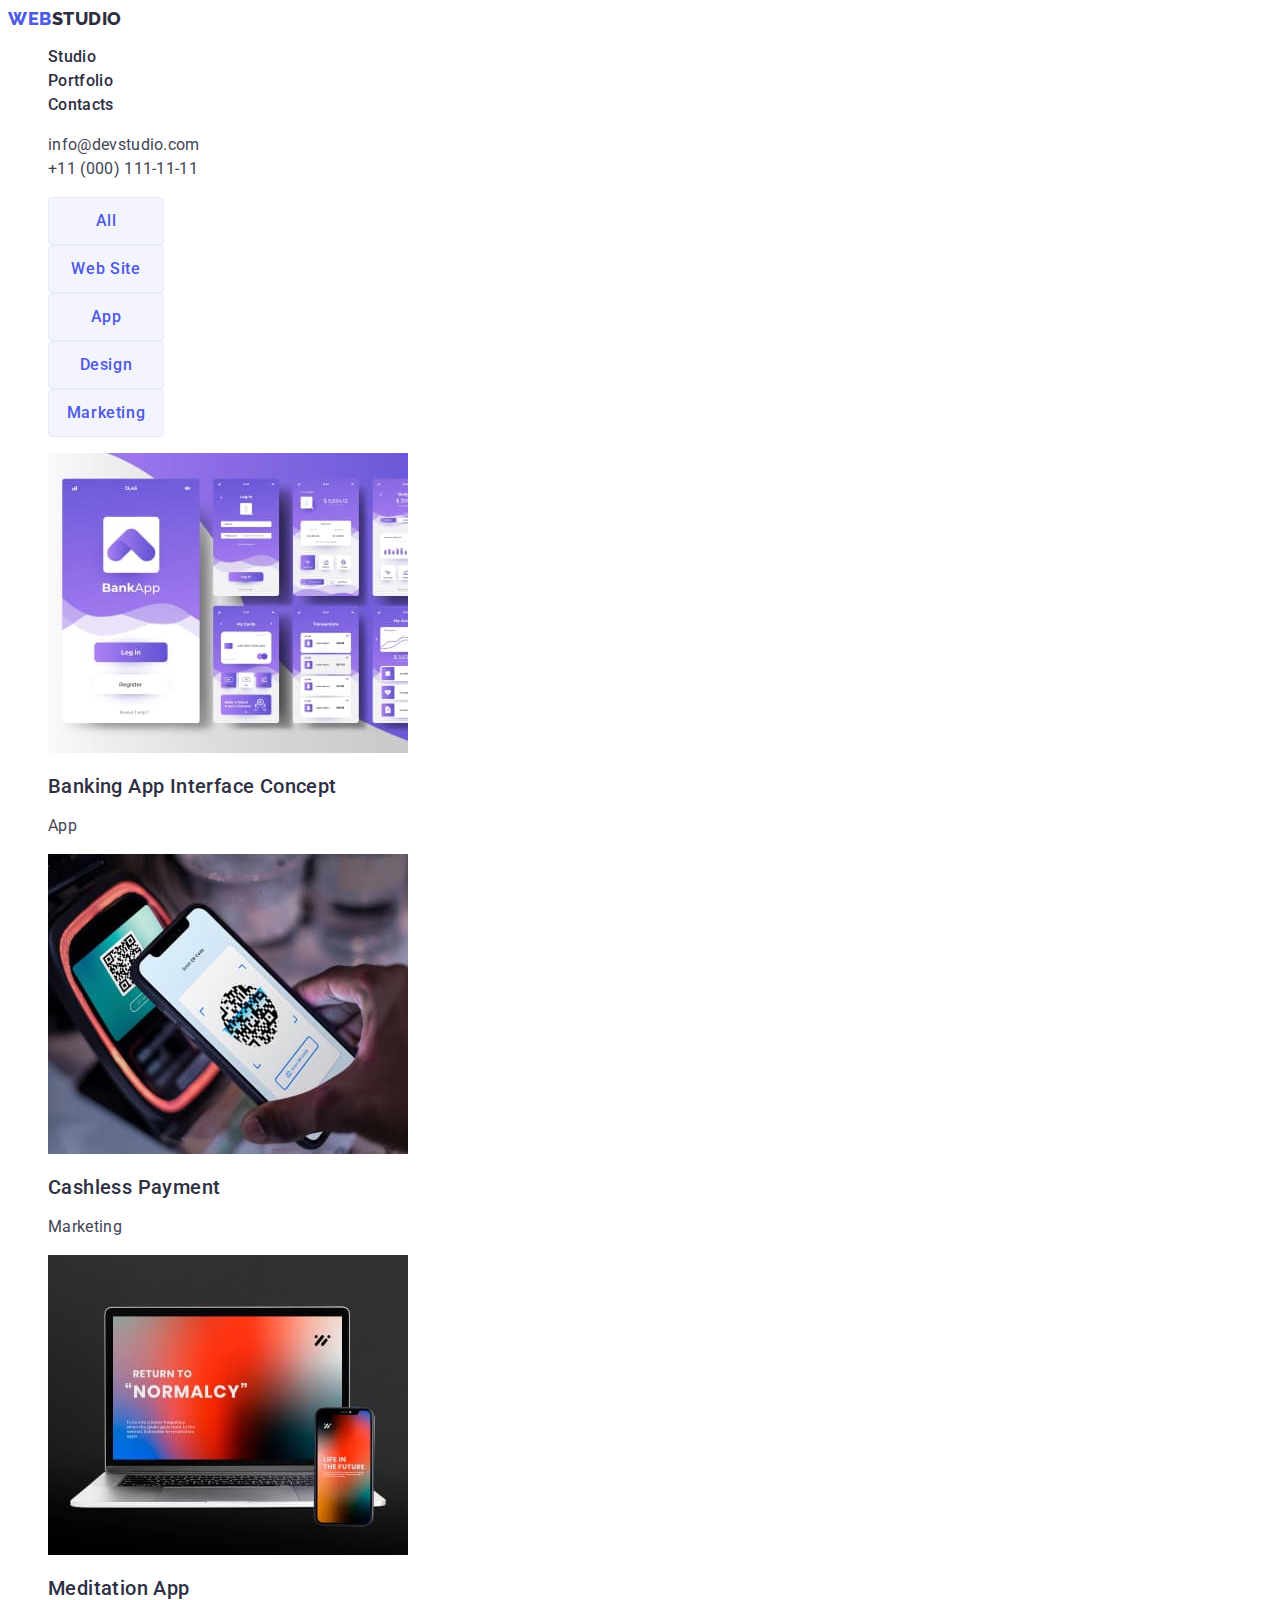
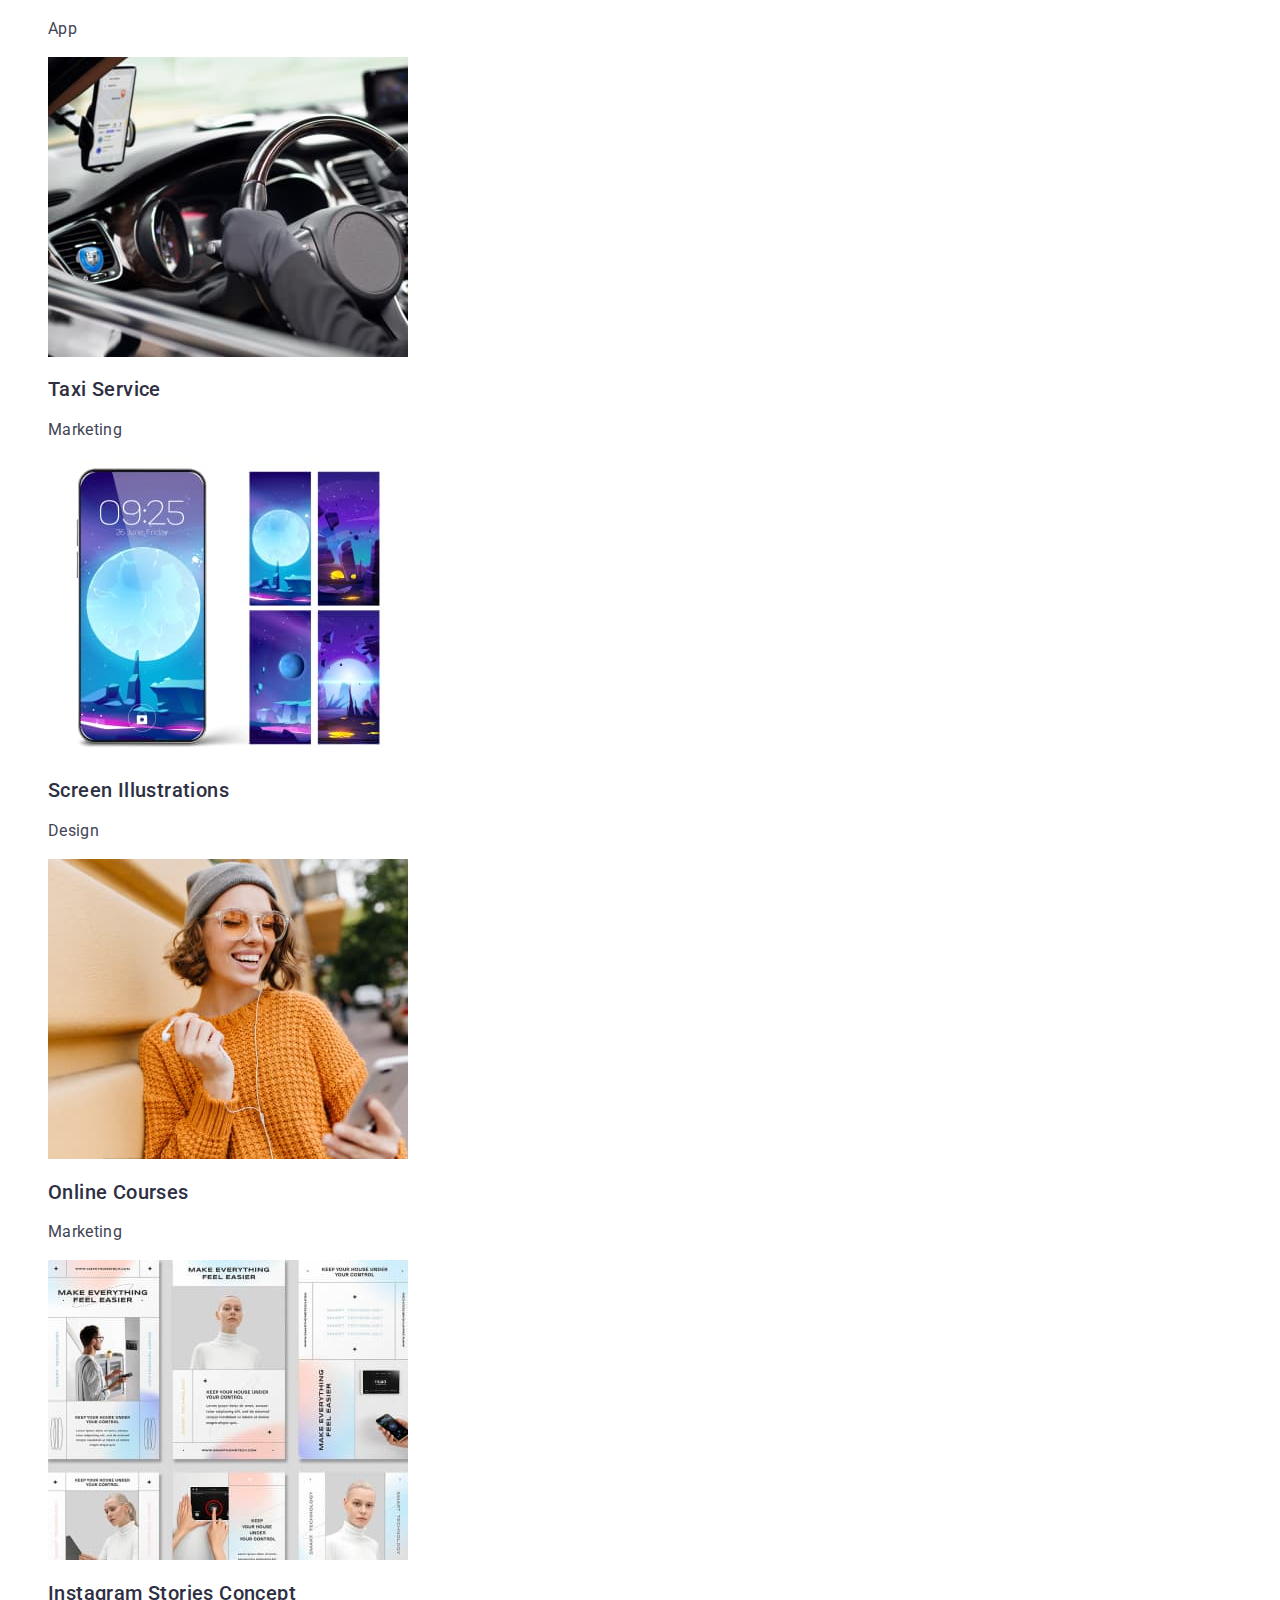
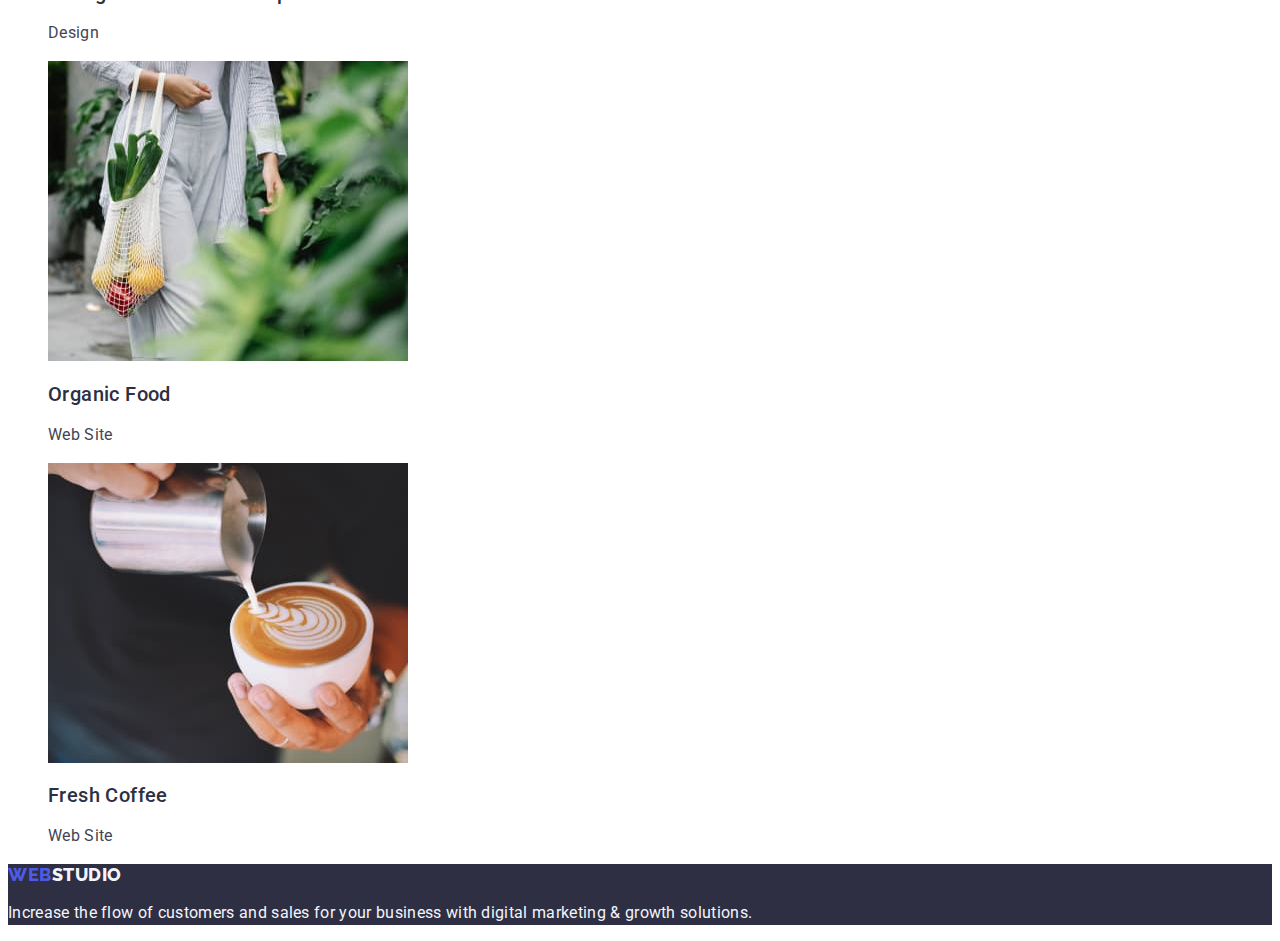
==== portfolio.html @ 4587545d "Initial commit" ====
<!DOCTYPE html>
<html lang="en">
  <head>
    <meta charset="UTF-8" />
    <meta http-equiv="X-UA-Compatible" content="IE=edge" />
    <meta name="viewport" content="width=device-width, initial-scale=1.0" />
    <title>Portfolio</title>
    <link rel="preconnect" href="https://fonts.googleapis.com" />
    <link rel="preconnect" href="https://fonts.gstatic.com" crossorigin />
    <link
      href="https://fonts.googleapis.com/css2?family=Raleway:wght@800&family=Roboto:wght@400;500;700;900&display=swap"
      rel="stylesheet"
    />
    <link rel="stylesheet" href="./css/styles.css" />
  </head>
  <body>
    <header>
      <nav class="header-navigation">
        <a class="logo link" href="./index.html"
          >Web<span class="part-header-logo">Studio</span></a
        >
        <ul class="header-list list">
          <li class="header-item">
            <a class="header-link link" href="./index.html">Studio</a>
          </li>
          <li class="header-item">
            <a class="header-link link" href="./portfolio.html">Portfolio</a>
          </li>
          <li class="header-item">
            <a class="header-link link" href="">Contacts</a>
          </li>
        </ul>
      </nav>
      <address class="address">
        <ul class="header-address-list list">
          <li class="header-address-item">
            <a class="header-address-link link" href="mailto:info@devstudio.com"
              >info@devstudio.com</a
            >
          </li>
          <li class="header-address-item">
            <a class="header-address-link link" href="tel:+110001111111"
              >+11 (000) 111-11-11</a
            >
          </li>
        </ul>
      </address>
    </header>
    <main>
      <section>
        <!-- hidden h1 -->
        <h1 hidden>Portfolio</h1>
        <ul class="main-list list">
          <li class="main-item">
            <button class="main-btn" type="button">All</button>
          </li>
          <li class="main-item">
            <button class="main-btn" type="button">Web Site</button>
          </li>
          <li class="main-item">
            <button class="main-btn" type="button">App</button>
          </li>
          <li class="main-item">
            <button class="main-btn" type="button">Design</button>
          </li>
          <li class="main-item">
            <button class="main-btn" type="button">Marketing</button>
          </li>
        </ul>
        <ul class="portfolio-list list">
          <li class="portfolio-item">
            <a class="link" href=""
              ><img
                src="./images/banking-app.jpg"
                alt="Banking app"
                width="360"
                height="300"
              />
              <h2 class="portfolio-title">Banking App Interface Concept</h2>
              <p class="portfolio-text">App</p>
            </a>
          </li>
          <li class="portfolio-item">
            <a class="link" href=""
              ><img
                src="./images/cashless-paymen.jpg"
                alt="Cashless payment"
                width="360"
                height="300"
              />
              <h2 class="portfolio-title">Cashless Payment</h2>
              <p class="portfolio-text">Marketing</p>
            </a>
          </li>
          <li class="portfolio-item">
            <a class="link" href=""
              ><img
                src="./images/laptop-and-phone.jpg"
                alt="Laptop and phone"
                width="360"
                height="300"
              />
              <h2 class="portfolio-title">Meditation App</h2>
              <p class="portfolio-text">App</p>
            </a>
          </li>
          <li class="portfolio-item">
            <a class="link" href=""
              ><img
                src="./images/Car.jpg"
                alt="Car, interior view"
                width="360"
                height="300"
              />
              <h2 class="portfolio-title">Taxi Service</h2>
              <p class="portfolio-text">Marketing</p>
            </a>
          </li>
          <li class="portfolio-item">
            <a class="link" href=""
              ><img
                src="./images/screen-illustrations.jpg"
                alt="Screen illustrations"
                width="360"
                height="300"
              />
              <h2 class="portfolio-title">Screen Illustrations</h2>
              <p class="portfolio-text">Design</p>
            </a>
          </li>
          <li class="portfolio-item">
            <a class="link" href=""
              ><img
                src="./images/girl-with-phone.jpg"
                alt="Girl with phone"
                width="360"
                height="300"
              />
              <h2 class="portfolio-title">Online Courses</h2>
              <p class="portfolio-text">Marketing</p>
            </a>
          </li>
          <li class="portfolio-item">
            <a class="link" href="">
              <img
                src="./images/instagram-stories-concept.jpg"
                alt="Instagram stories concept"
                width="360"
                height="300"
              />
              <h2 class="portfolio-title">Instagram Stories Concept</h2>
              <p class="portfolio-text">Design</p>
            </a>
          </li>
          <li class="portfolio-item">
            <a class="link" href="">
              <img
                src="./images/girl-with-vegetables.jpg"
                alt="Girl with vegetables"
                width="360"
                height="300"
              />
              <h2 class="portfolio-title">Organic Food</h2>
              <p class="portfolio-text">Web Site</p>
            </a>
          </li>
          <li class="portfolio-item">
            <a class="link" href=""
              ><img
                src="./images/coffee.jpg"
                alt="Barista makes fresh coffee"
                width="360"
                height="300"
              />
              <h2 class="portfolio-title">Fresh Coffee</h2>
              <p class="portfolio-text">Web Site</p>
            </a>
          </li>
        </ul>
      </section>
    </main>
    <footer class="footer">
      <a class="logo link" href="./index.html"
        >Web<span class="part-footer-logo">Studio</span></a
      >
      <p class="footer-text">
        Increase the flow of customers and sales for your business with digital
        marketing & growth solutions.
      </p>
    </footer>
  </body>
</html>
---- css/styles.css ----
:root {
  --primary-brand: #4d5ae5;
  --pressed-state: #404bbf;
  --dark: #2e2f42;
  --success: #31d0aa;
  --text: #434455;
  --subtle-text: #8e8f99;
  --accent: #e7e9fc;
  --light: #f4f4fd;
  --modal-overlay: #2e2f42;
  --hero-background: #2e2f42;
  --white-background: #ffffff;
  --modal-background: #fcfcfc;
}

body {
  font-family: "Roboto", sans-serif;
  color: var(--text);
  background-color: var(--white-background);
}

.list {
  list-style: none;
}

.link {
  text-decoration: none;
}

/* .visually-hidden {
  position: absolute;
  width: 1px;
  height: 1px;
  margin: -1px;
  border: 0;
  padding: 0;

  white-space: nowrap;
  clip-path: inset(100%);
  clip: rect(0 0 0 0);
  overflow: hidden;
} */

/** ------- HEADER------- **/

.logo {
  font-family: "Raleway", sans-serif;
  font-weight: 800;
  font-size: 18px;
  line-height: 1.17;
  display: flex;
  align-items: center;
  letter-spacing: 0.03em;
  text-transform: uppercase;
  color: var(--primary-brand);
}

.part-header-logo {
  color: var(--dark);
}

.header-link {
  font-weight: 500;
  font-size: 16px;
  line-height: 1.5;
  letter-spacing: 0.02em;
  color: var(--dark);
}

.header-link:hover,
.header-link:focus {
  color: var(--pressed-state);
}

.address {
  font-style: normal;
}

.header-address-link {
  font-size: 16px;
  line-height: 1.5;
  letter-spacing: 0.02em;
  color: var(--text);
}

.header-address-link:hover,
.header-address-link:focus {
  color: var(--pressed-state);
}

/** ------- FOOTER------- **/

.footer {
  background-color: var(--hero-background);
}

.part-footer-logo {
  color: var(--light);
}

.footer-text {
  font-size: 16px;
  line-height: 1.5;
  letter-spacing: 0.02em;
  color: var(--light);
}

/*? PAGE 1 ?*/
/** ------- HERO------- **/

.hero {
  background-color: var(--hero-background);
}

.hero-title {
  font-size: 56px;
  line-height: 1.07;
  text-align: center;
  letter-spacing: 0.02em;
  color: var(--white-background);
}

.hero-btn {
  width: 169px;
  height: 56px;
  left: 20px;
  top: 88px;
  font-family: "Roboto", sans-serif;
  font-weight: 500;
  font-size: 16px;
  line-height: 1.5;
  align-items: center;
  letter-spacing: 0.04em;
  cursor: pointer;
  color: var(--white-background);
  background-color: var(--primary-brand);
  box-shadow: 0px 4px 4px rgba(0, 0, 0, 0.15);
  border-radius: 4px;
  border: 1px solid var(--primary-brand);
}

.hero-btn:hover,
.hero-btn:focus {
  background: var(--pressed-state);
  box-shadow: 0px 4px 4px rgba(0, 0, 0, 0.15);
  border-radius: 4px;
  border: 1px solid var(--pressed-state);
}

/** ------- ADVANTAGES------- **/

.advantages-subtitle {
  font-weight: 500;
  font-size: 20px;
  line-height: 1.2;
  letter-spacing: 0.02em;
  color: var(--dark);
}
.advantages-text {
  font-size: 16px;
  line-height: 1.5;
  letter-spacing: 0.02em;
}

/** ------- WORK------- **/

.work-title {
  font-size: 36px;
  line-height: 1.11;
  text-align: center;
  letter-spacing: 0.02em;
  text-transform: capitalize;
  color: var(--dark);
}

/** ------- TEAM------- **/

.team {
  background-color: var(--light);
}

.team-item {
  background-color: var(--white-background);
}

.team-title {
  font-size: 36px;
  line-height: 1.11;
  text-align: center;
  letter-spacing: 0.02em;
  text-transform: capitalize;
  color: var(--dark);
}

.team-subtitle {
  font-weight: 500;
  font-size: 20px;
  line-height: 1.2;
  text-align: center;
  letter-spacing: 0.02em;
  color: var(--dark);
}
.team-text {
  font-size: 16px;
  line-height: 1.5;
  text-align: center;
  letter-spacing: 0.02em;
}

/*? PAGE 2 ?*/
/** ------- PORTFOLIO------- **/

.main-btn {
  width: 116px;
  height: 48px;
  background: var(--light);
  border: 1px solid var(--accent);
  border-radius: 4px;
  cursor: pointer;
  font-family: "Roboto", sans-serif;
  font-weight: 500;
  font-size: 16px;
  line-height: 1.5;
  letter-spacing: 0.04em;
  color: var(--primary-brand);
}

.main-btn:hover,
.main-btn:focus {
  background: var(--pressed-state);
  box-shadow: 0px 3px 1px rgba(0, 0, 0, 0.1), 0px 2px 1px rgba(0, 0, 0, 0.08),
    0px 2px 2px rgba(0, 0, 0, 0.12);
  border-radius: 4px;
  color: var(--white-background);
}

.portfolio-title {
  font-weight: 500;
  font-size: 20px;
  line-height: 1.2;
  letter-spacing: 0.02em;
  color: var(--dark);
}
.portfolio-text {
  font-size: 16px;
  line-height: 1.5;
  letter-spacing: 0.02em;
  color: var(--text);
}
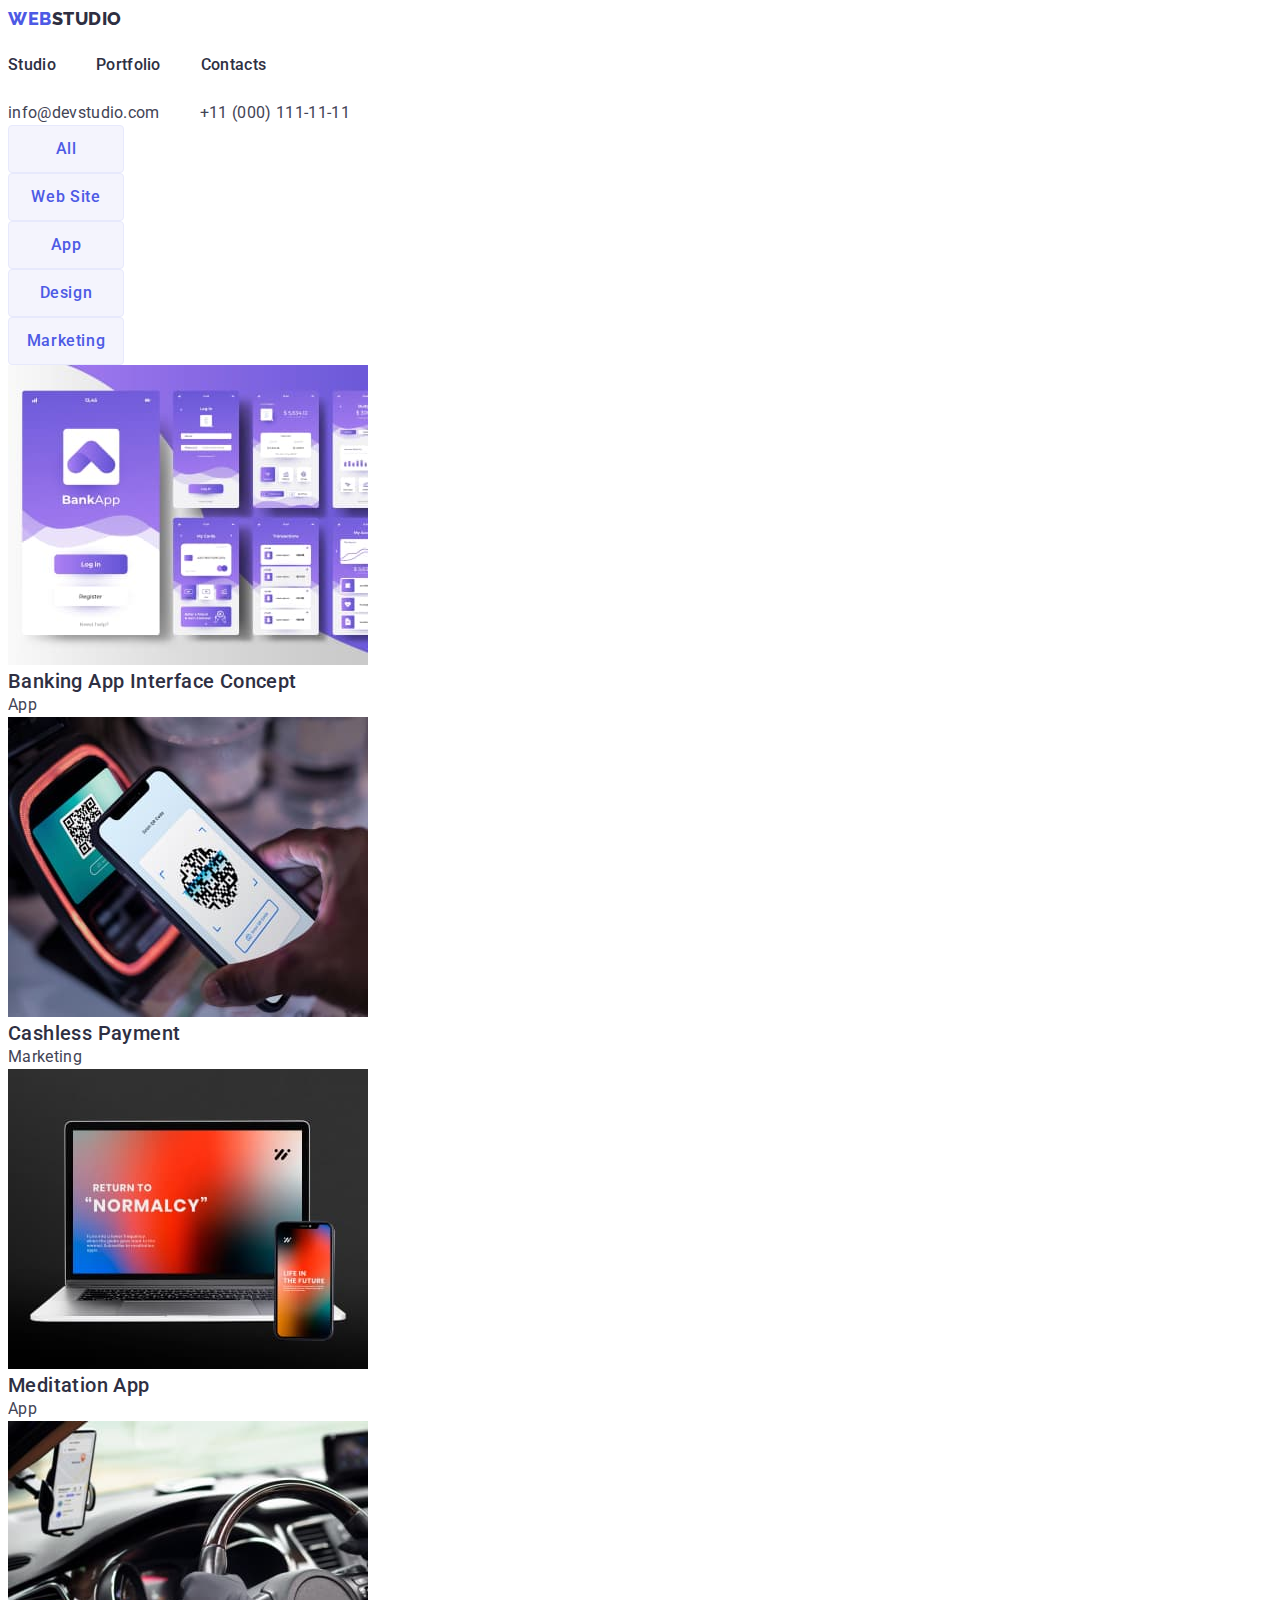
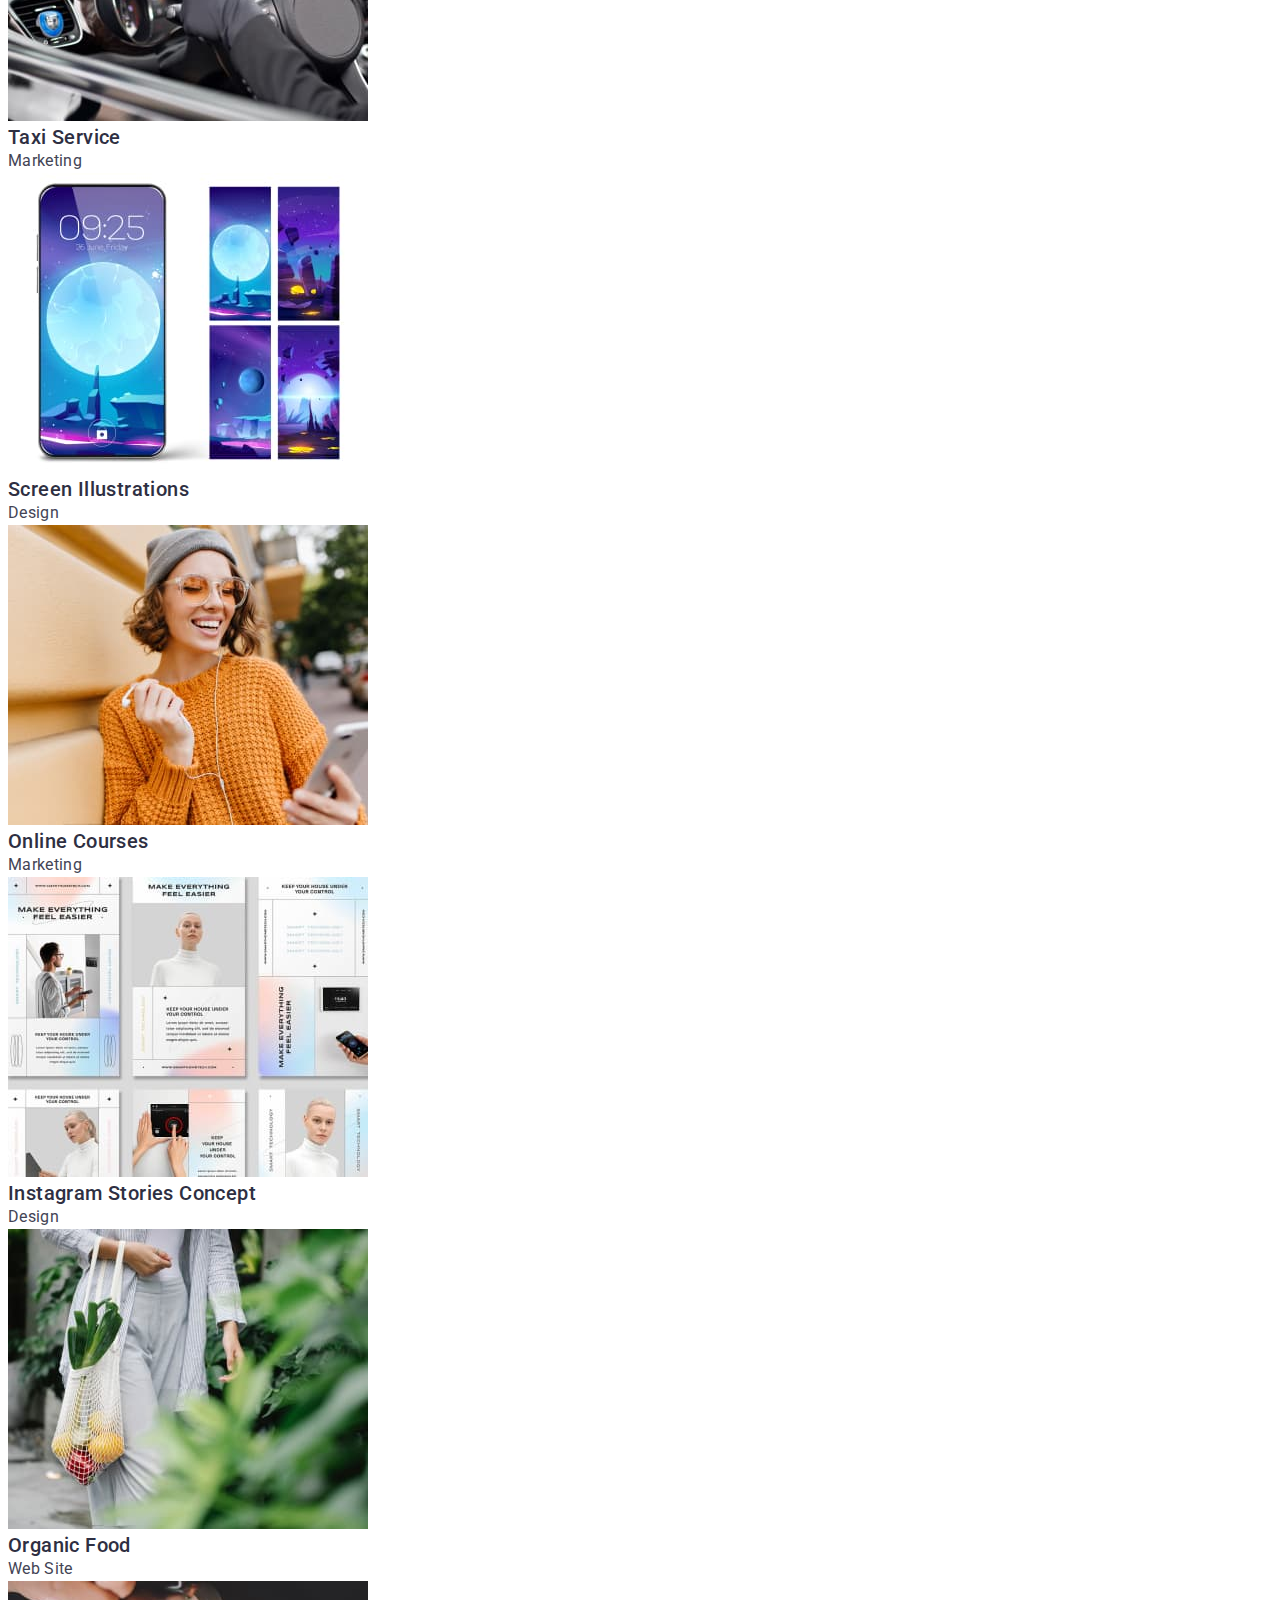
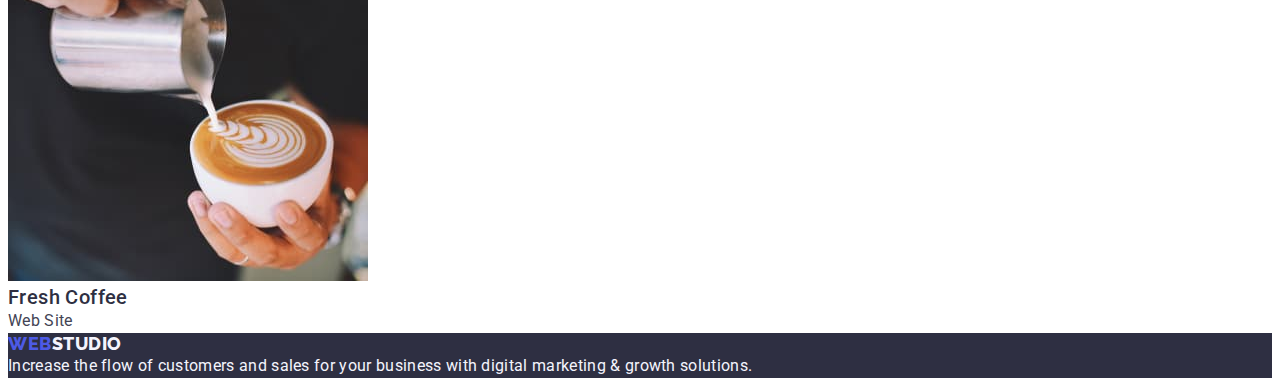
==== commit 21cf438a: "start hw03" ====
--- a/portfolio.html
+++ b/portfolio.html
@@ -10,6 +10,13 @@
     <link
       href="https://fonts.googleapis.com/css2?family=Raleway:wght@800&family=Roboto:wght@400;500;700;900&display=swap"
       rel="stylesheet"
+    />
+    <link
+      rel="stylesheet"
+      href="https://cdnjs.cloudflare.com/ajax/libs/modern-normalize/1.1.0/modern-normalize.min.css"
+      integrity="sha512-wpPYUAdjBVSE4KJnH1VR1HeZfpl1ub8YT/NKx4PuQ5NmX2tKuGu6U/JRp5y+Y8XG2tV+wKQpNHVUX03MfMFn9Q=="
+      crossorigin="anonymous"
+      referrerpolicy="no-referrer"
     />
     <link rel="stylesheet" href="./css/styles.css" />
   </head>
@@ -49,7 +56,7 @@
     <main>
       <section>
         <!-- hidden h1 -->
-        <h1 hidden>Portfolio</h1>
+        <h1 class="visually-hidden">Portfolio</h1>
         <ul class="main-list list">
           <li class="main-item">
             <button class="main-btn" type="button">All</button>
--- a/css/styles.css
+++ b/css/styles.css
@@ -13,13 +13,33 @@
   --modal-background: #fcfcfc;
 }
 
+h1,
+h2,
+h3,
+h4,
+h5,
+h6,
+p {
+  margin: 0;
+}
+
 body {
   font-family: "Roboto", sans-serif;
   color: var(--text);
   background-color: var(--white-background);
 }
 
+.container {
+  max-width: 1440px;
+  padding-left: 15px;
+  padding-right: 15px;
+  margin-left: auto;
+  margin-right: auto;
+}
+
 .list {
+  margin: 0;
+  padding-left: 0;
   list-style: none;
 }
 
@@ -27,7 +47,7 @@
   text-decoration: none;
 }
 
-/* .visually-hidden {
+.visually-hidden {
   position: absolute;
   width: 1px;
   height: 1px;
@@ -39,9 +59,21 @@
   clip-path: inset(100%);
   clip: rect(0 0 0 0);
   overflow: hidden;
-} */
+}
 
 /** ------- HEADER------- **/
+
+.header-container {
+  display: flex;
+  justify-content: space-between;
+  align-items: center;
+  width: 100%;
+  max-width: 1440px;
+  padding-left: 156px;
+  padding-right: 156px;
+  margin-left: auto;
+  margin-right: auto;
+}
 
 .logo {
   font-family: "Raleway", sans-serif;
@@ -59,6 +91,13 @@
   color: var(--dark);
 }
 
+.header-list {
+  display: flex;
+  gap: 40px;
+  padding-top: 24px;
+  padding-bottom: 24px;
+}
+
 .header-link {
   font-weight: 500;
   font-size: 16px;
@@ -74,6 +113,11 @@
 
 .address {
   font-style: normal;
+}
+
+.header-address-list {
+  display: flex;
+  gap: 40px;
 }
 
 .header-address-link {
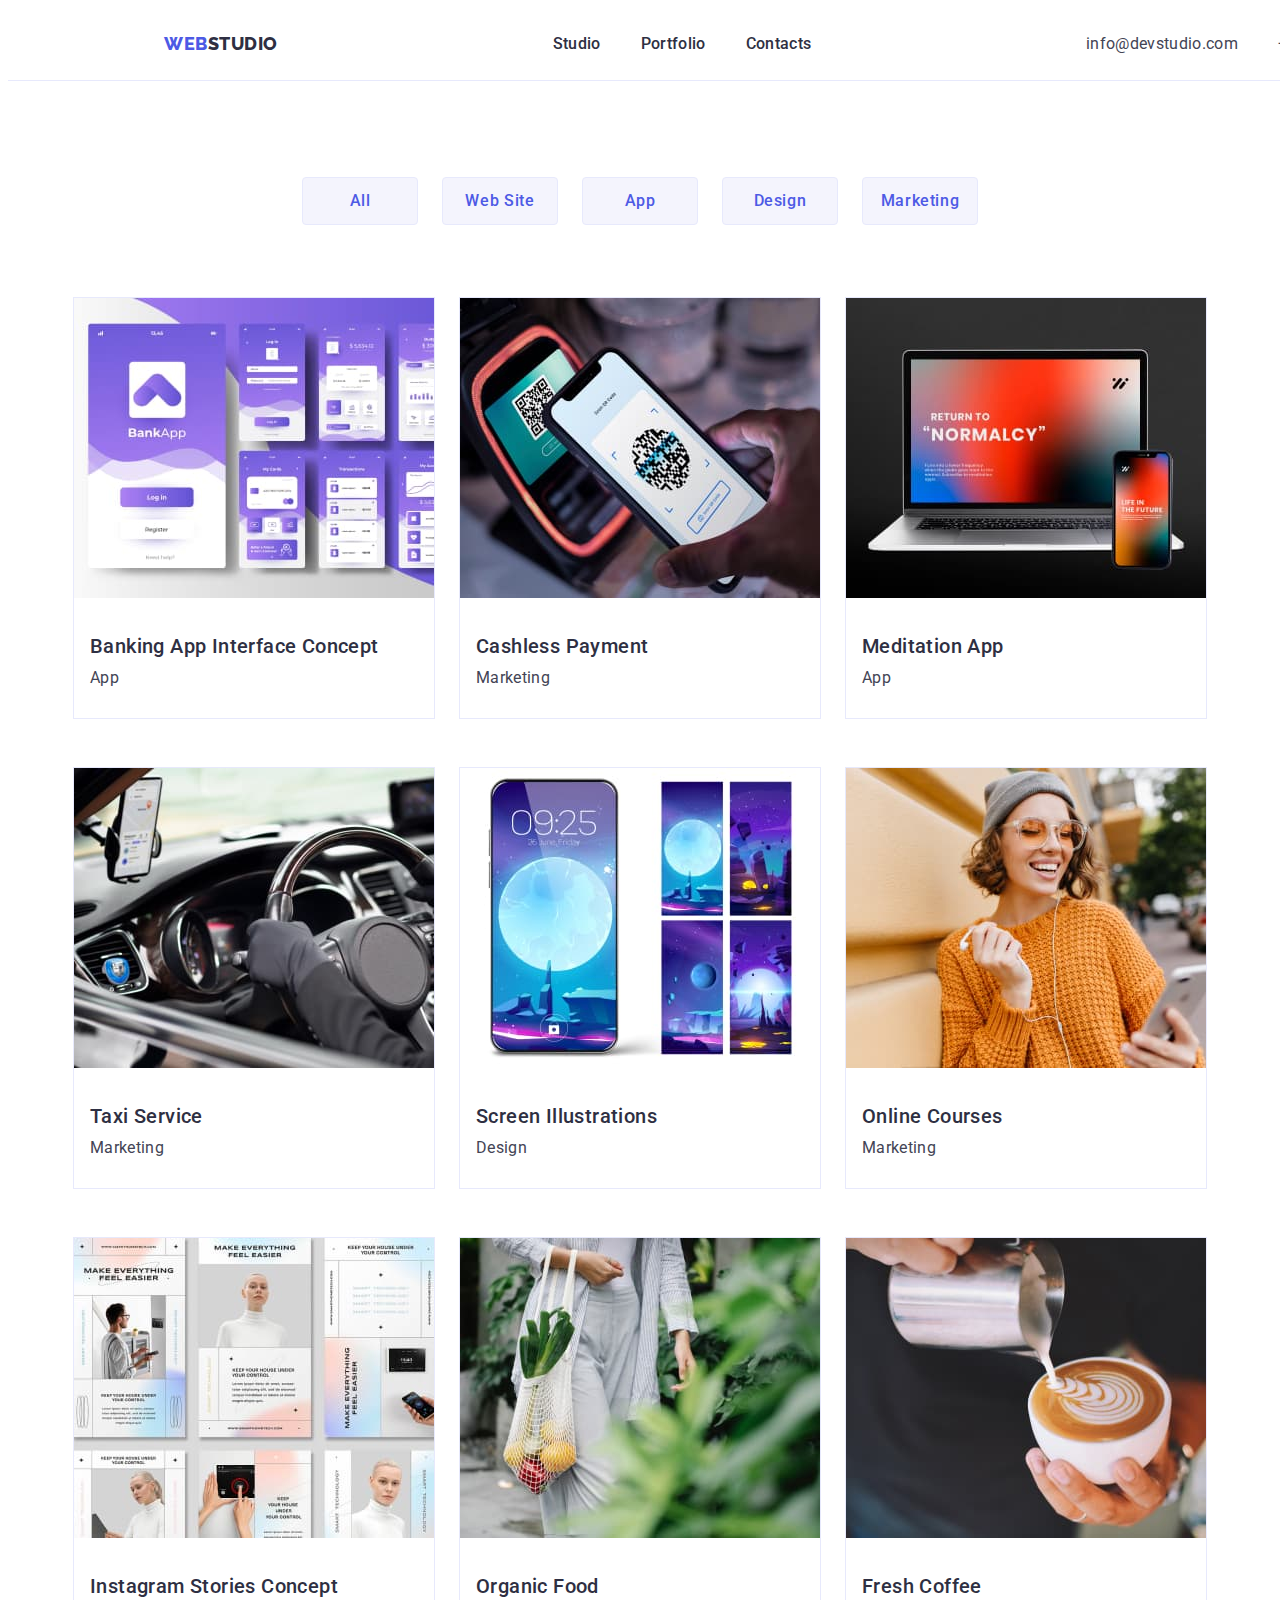
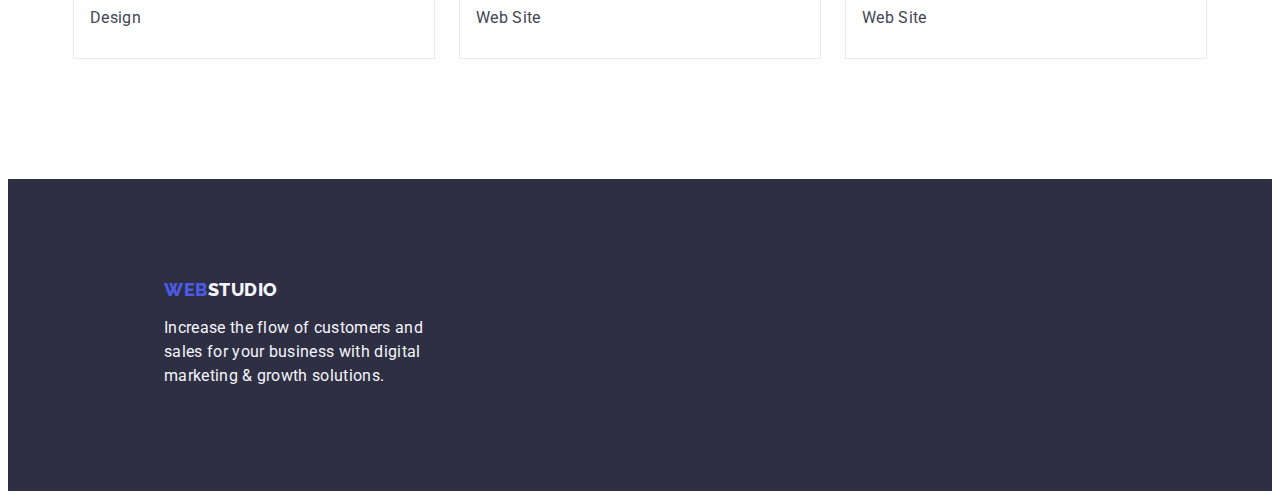
==== commit f240c725: "add portfolio flex" ====
--- a/portfolio.html
+++ b/portfolio.html
@@ -22,178 +22,188 @@
   </head>
   <body>
     <header>
-      <nav class="header-navigation">
+      <div class="header-container container">
         <a class="logo link" href="./index.html"
           >Web<span class="part-header-logo">Studio</span></a
         >
-        <ul class="header-list list">
-          <li class="header-item">
-            <a class="header-link link" href="./index.html">Studio</a>
-          </li>
-          <li class="header-item">
-            <a class="header-link link" href="./portfolio.html">Portfolio</a>
-          </li>
-          <li class="header-item">
-            <a class="header-link link" href="">Contacts</a>
-          </li>
-        </ul>
-      </nav>
-      <address class="address">
-        <ul class="header-address-list list">
-          <li class="header-address-item">
-            <a class="header-address-link link" href="mailto:info@devstudio.com"
-              >info@devstudio.com</a
-            >
-          </li>
-          <li class="header-address-item">
-            <a class="header-address-link link" href="tel:+110001111111"
-              >+11 (000) 111-11-11</a
-            >
-          </li>
-        </ul>
-      </address>
+        <nav class="header-navigation">
+          <ul class="header-list list">
+            <li class="header-item">
+              <a class="header-link link" href="./index.html">Studio</a>
+            </li>
+            <li class="header-item">
+              <a class="header-link link" href="./portfolio.html">Portfolio</a>
+            </li>
+            <li class="header-item">
+              <a class="header-link link" href="">Contacts</a>
+            </li>
+          </ul>
+        </nav>
+        <address class="address">
+          <ul class="header-address-list list">
+            <li class="header-address-item">
+              <a
+                class="header-address-link link"
+                href="mailto:info@devstudio.com"
+                >info@devstudio.com</a
+              >
+            </li>
+            <li class="header-address-item">
+              <a class="header-address-link link" href="tel:+110001111111"
+                >+11 (000) 111-11-11</a
+              >
+            </li>
+          </ul>
+        </address>
+      </div>
     </header>
     <main>
       <section>
         <!-- hidden h1 -->
         <h1 class="visually-hidden">Portfolio</h1>
-        <ul class="main-list list">
-          <li class="main-item">
-            <button class="main-btn" type="button">All</button>
-          </li>
-          <li class="main-item">
-            <button class="main-btn" type="button">Web Site</button>
-          </li>
-          <li class="main-item">
-            <button class="main-btn" type="button">App</button>
-          </li>
-          <li class="main-item">
-            <button class="main-btn" type="button">Design</button>
-          </li>
-          <li class="main-item">
-            <button class="main-btn" type="button">Marketing</button>
-          </li>
-        </ul>
-        <ul class="portfolio-list list">
-          <li class="portfolio-item">
-            <a class="link" href=""
-              ><img
-                src="./images/banking-app.jpg"
-                alt="Banking app"
-                width="360"
-                height="300"
-              />
-              <h2 class="portfolio-title">Banking App Interface Concept</h2>
-              <p class="portfolio-text">App</p>
-            </a>
-          </li>
-          <li class="portfolio-item">
-            <a class="link" href=""
-              ><img
-                src="./images/cashless-paymen.jpg"
-                alt="Cashless payment"
-                width="360"
-                height="300"
-              />
-              <h2 class="portfolio-title">Cashless Payment</h2>
-              <p class="portfolio-text">Marketing</p>
-            </a>
-          </li>
-          <li class="portfolio-item">
-            <a class="link" href=""
-              ><img
-                src="./images/laptop-and-phone.jpg"
-                alt="Laptop and phone"
-                width="360"
-                height="300"
-              />
-              <h2 class="portfolio-title">Meditation App</h2>
-              <p class="portfolio-text">App</p>
-            </a>
-          </li>
-          <li class="portfolio-item">
-            <a class="link" href=""
-              ><img
-                src="./images/Car.jpg"
-                alt="Car, interior view"
-                width="360"
-                height="300"
-              />
-              <h2 class="portfolio-title">Taxi Service</h2>
-              <p class="portfolio-text">Marketing</p>
-            </a>
-          </li>
-          <li class="portfolio-item">
-            <a class="link" href=""
-              ><img
-                src="./images/screen-illustrations.jpg"
-                alt="Screen illustrations"
-                width="360"
-                height="300"
-              />
-              <h2 class="portfolio-title">Screen Illustrations</h2>
-              <p class="portfolio-text">Design</p>
-            </a>
-          </li>
-          <li class="portfolio-item">
-            <a class="link" href=""
-              ><img
-                src="./images/girl-with-phone.jpg"
-                alt="Girl with phone"
-                width="360"
-                height="300"
-              />
-              <h2 class="portfolio-title">Online Courses</h2>
-              <p class="portfolio-text">Marketing</p>
-            </a>
-          </li>
-          <li class="portfolio-item">
-            <a class="link" href="">
-              <img
-                src="./images/instagram-stories-concept.jpg"
-                alt="Instagram stories concept"
-                width="360"
-                height="300"
-              />
-              <h2 class="portfolio-title">Instagram Stories Concept</h2>
-              <p class="portfolio-text">Design</p>
-            </a>
-          </li>
-          <li class="portfolio-item">
-            <a class="link" href="">
-              <img
-                src="./images/girl-with-vegetables.jpg"
-                alt="Girl with vegetables"
-                width="360"
-                height="300"
-              />
-              <h2 class="portfolio-title">Organic Food</h2>
-              <p class="portfolio-text">Web Site</p>
-            </a>
-          </li>
-          <li class="portfolio-item">
-            <a class="link" href=""
-              ><img
-                src="./images/coffee.jpg"
-                alt="Barista makes fresh coffee"
-                width="360"
-                height="300"
-              />
-              <h2 class="portfolio-title">Fresh Coffee</h2>
-              <p class="portfolio-text">Web Site</p>
-            </a>
-          </li>
-        </ul>
+        <div class="container">
+          <ul class="main-list list">
+            <li class="main-item">
+              <button class="main-btn" type="button">All</button>
+            </li>
+            <li class="main-item">
+              <button class="main-btn" type="button">Web Site</button>
+            </li>
+            <li class="main-item">
+              <button class="main-btn" type="button">App</button>
+            </li>
+            <li class="main-item">
+              <button class="main-btn" type="button">Design</button>
+            </li>
+            <li class="main-item">
+              <button class="main-btn" type="button">Marketing</button>
+            </li>
+          </ul>
+        </div>
+        <div class="container">
+          <ul class="portfolio-list list">
+            <li class="portfolio-item">
+              <a class="link" href=""
+                ><img
+                  src="./images/banking-app.jpg"
+                  alt="Banking app"
+                  width="360"
+                  height="300"
+                />
+                <h2 class="portfolio-title">Banking App Interface Concept</h2>
+                <p class="portfolio-text">App</p>
+              </a>
+            </li>
+            <li class="portfolio-item">
+              <a class="link" href=""
+                ><img
+                  src="./images/cashless-paymen.jpg"
+                  alt="Cashless payment"
+                  width="360"
+                  height="300"
+                />
+                <h2 class="portfolio-title">Cashless Payment</h2>
+                <p class="portfolio-text">Marketing</p>
+              </a>
+            </li>
+            <li class="portfolio-item">
+              <a class="link" href=""
+                ><img
+                  src="./images/laptop-and-phone.jpg"
+                  alt="Laptop and phone"
+                  width="360"
+                  height="300"
+                />
+                <h2 class="portfolio-title">Meditation App</h2>
+                <p class="portfolio-text">App</p>
+              </a>
+            </li>
+            <li class="portfolio-item">
+              <a class="link" href=""
+                ><img
+                  src="./images/Car.jpg"
+                  alt="Car, interior view"
+                  width="360"
+                  height="300"
+                />
+                <h2 class="portfolio-title">Taxi Service</h2>
+                <p class="portfolio-text">Marketing</p>
+              </a>
+            </li>
+            <li class="portfolio-item">
+              <a class="link" href=""
+                ><img
+                  src="./images/screen-illustrations.jpg"
+                  alt="Screen illustrations"
+                  width="360"
+                  height="300"
+                />
+                <h2 class="portfolio-title">Screen Illustrations</h2>
+                <p class="portfolio-text">Design</p>
+              </a>
+            </li>
+            <li class="portfolio-item">
+              <a class="link" href=""
+                ><img
+                  src="./images/girl-with-phone.jpg"
+                  alt="Girl with phone"
+                  width="360"
+                  height="300"
+                />
+                <h2 class="portfolio-title">Online Courses</h2>
+                <p class="portfolio-text">Marketing</p>
+              </a>
+            </li>
+            <li class="portfolio-item">
+              <a class="link" href="">
+                <img
+                  src="./images/instagram-stories-concept.jpg"
+                  alt="Instagram stories concept"
+                  width="360"
+                  height="300"
+                />
+                <h2 class="portfolio-title">Instagram Stories Concept</h2>
+                <p class="portfolio-text">Design</p>
+              </a>
+            </li>
+            <li class="portfolio-item">
+              <a class="link" href="">
+                <img
+                  src="./images/girl-with-vegetables.jpg"
+                  alt="Girl with vegetables"
+                  width="360"
+                  height="300"
+                />
+                <h2 class="portfolio-title">Organic Food</h2>
+                <p class="portfolio-text">Web Site</p>
+              </a>
+            </li>
+            <li class="portfolio-item">
+              <a class="link" href=""
+                ><img
+                  src="./images/coffee.jpg"
+                  alt="Barista makes fresh coffee"
+                  width="360"
+                  height="300"
+                />
+                <h2 class="portfolio-title">Fresh Coffee</h2>
+                <p class="portfolio-text">Web Site</p>
+              </a>
+            </li>
+          </ul>
+        </div>
       </section>
     </main>
     <footer class="footer">
-      <a class="logo link" href="./index.html"
-        >Web<span class="part-footer-logo">Studio</span></a
-      >
-      <p class="footer-text">
-        Increase the flow of customers and sales for your business with digital
-        marketing & growth solutions.
-      </p>
+      <div class="footer-wraper">
+        <a class="logo link" href="./index.html"
+          >Web<span class="part-footer-logo">Studio</span></a
+        >
+        <p class="footer-text">
+          Increase the flow of customers and sales for your business with
+          digital marketing & growth solutions.
+        </p>
+      </div>
     </footer>
   </body>
 </html>
--- a/css/styles.css
+++ b/css/styles.css
@@ -30,9 +30,7 @@
 }
 
 .container {
-  max-width: 1440px;
-  padding-left: 15px;
-  padding-right: 15px;
+  max-width: 1170px;
   margin-left: auto;
   margin-right: auto;
 }
@@ -73,6 +71,9 @@
   padding-right: 156px;
   margin-left: auto;
   margin-right: auto;
+  border-style: solid;
+  border-width: 0 0 1px 0;
+  border-color: var(--accent);
 }
 
 .logo {
@@ -93,6 +94,9 @@
 
 .header-list {
   display: flex;
+  flex-direction: row;
+  align-items: flex-start;
+  gap: 40px;
   gap: 40px;
   padding-top: 24px;
   padding-bottom: 24px;
@@ -135,7 +139,14 @@
 /** ------- FOOTER------- **/
 
 .footer {
+  display: flex;
+  margin-top: 120px;
+  min-height: 312px;
   background-color: var(--hero-background);
+}
+
+.footer-wraper {
+  padding: 100px 0 0 156px;
 }
 
 .part-footer-logo {
@@ -143,6 +154,8 @@
 }
 
 .footer-text {
+  max-width: 264px;
+  padding-top: 16px;
   font-size: 16px;
   line-height: 1.5;
   letter-spacing: 0.02em;
@@ -152,11 +165,23 @@
 /*? PAGE 1 ?*/
 /** ------- HERO------- **/
 
+.hero .container {
+  display: flex;
+  flex-direction: column;
+  align-items: center;
+
+  /* padding: 188px 0;
+  max-width: 496px; */
+}
+
 .hero {
   background-color: var(--hero-background);
+  padding-top: 188px;
+  padding-bottom: 188px;
 }
 
 .hero-title {
+  max-width: 496px;
   font-size: 56px;
   line-height: 1.07;
   text-align: center;
@@ -165,6 +190,7 @@
 }
 
 .hero-btn {
+  margin-top: 48px;
   width: 169px;
   height: 56px;
   left: 20px;
@@ -193,20 +219,48 @@
 
 /** ------- ADVANTAGES------- **/
 
+.advantages {
+  padding-top: 120px;
+  padding-bottom: 120px;
+}
+
+.advantages-list {
+  display: flex;
+  gap: 24px;
+  justify-content: center;
+}
+
 .advantages-subtitle {
+  padding-bottom: 8px;
   font-weight: 500;
   font-size: 20px;
   line-height: 1.2;
   letter-spacing: 0.02em;
   color: var(--dark);
 }
+
 .advantages-text {
   font-size: 16px;
   line-height: 1.5;
   letter-spacing: 0.02em;
+  max-width: 264px;
 }
 
 /** ------- WORK------- **/
+
+.work .container {
+  padding-bottom: 120px;
+}
+
+.work-title {
+  padding-bottom: 72px;
+}
+
+.work-list {
+  display: flex;
+  gap: 24px;
+  justify-content: center;
+}
 
 .work-title {
   font-size: 36px;
@@ -221,13 +275,27 @@
 
 .team {
   background-color: var(--light);
+  padding-top: 120px;
+  padding-bottom: 120px;
+}
+
+.team-list {
+  display: flex;
+  gap: 24px;
+  justify-content: center;
 }
 
 .team-item {
+  box-shadow: 0px 1px 6px rgba(46, 47, 66, 0.08),
+    0px 1px 1px rgba(46, 47, 66, 0.16), 0px 2px 1px rgba(46, 47, 66, 0.08);
+  border-radius: 0px 0px 4px 4px;
   background-color: var(--white-background);
+  min-width: 264px;
+  min-height: 380px;
 }
 
 .team-title {
+  padding-bottom: 120px;
   font-size: 36px;
   line-height: 1.11;
   text-align: center;
@@ -237,6 +305,7 @@
 }
 
 .team-subtitle {
+  margin-top: 32px;
   font-weight: 500;
   font-size: 20px;
   line-height: 1.2;
@@ -245,11 +314,21 @@
   color: var(--dark);
 }
 .team-text {
-  font-size: 16px;
-  line-height: 1.5;
-  text-align: center;
-  letter-spacing: 0.02em;
-}
+  margin-top: 8px;
+  font-size: 16px;
+  line-height: 1.5;
+  text-align: center;
+  letter-spacing: 0.02em;
+}
+
+/* .team-wrapper {
+  display: flex;
+  flex-direction: column;
+  justify-content: center;
+  align-items: center;
+  padding: 0px;
+  gap: 8px;
+} */
 
 /*? PAGE 2 ?*/
 /** ------- PORTFOLIO------- **/
@@ -278,6 +357,14 @@
   color: var(--white-background);
 }
 
+.main-list {
+  display: flex;
+  gap: 24px;
+  justify-content: center;
+  margin-top: 96px;
+  margin-bottom: 72px;
+}
+
 .portfolio-title {
   font-weight: 500;
   font-size: 20px;
@@ -285,7 +372,26 @@
   letter-spacing: 0.02em;
   color: var(--dark);
 }
+
+.portfolio-list {
+  display: flex;
+  flex-wrap: wrap;
+  justify-content: center;
+  gap: 48px 24px;
+}
+
+.portfolio-item {
+  border: 1px solid var(--accent);
+  width: 360px;
+  height: 420px;
+}
+
+.portfolio-title {
+  padding: 32px 0 8px 16px;
+}
+
 .portfolio-text {
+  padding-left: 16px;
   font-size: 16px;
   line-height: 1.5;
   letter-spacing: 0.02em;
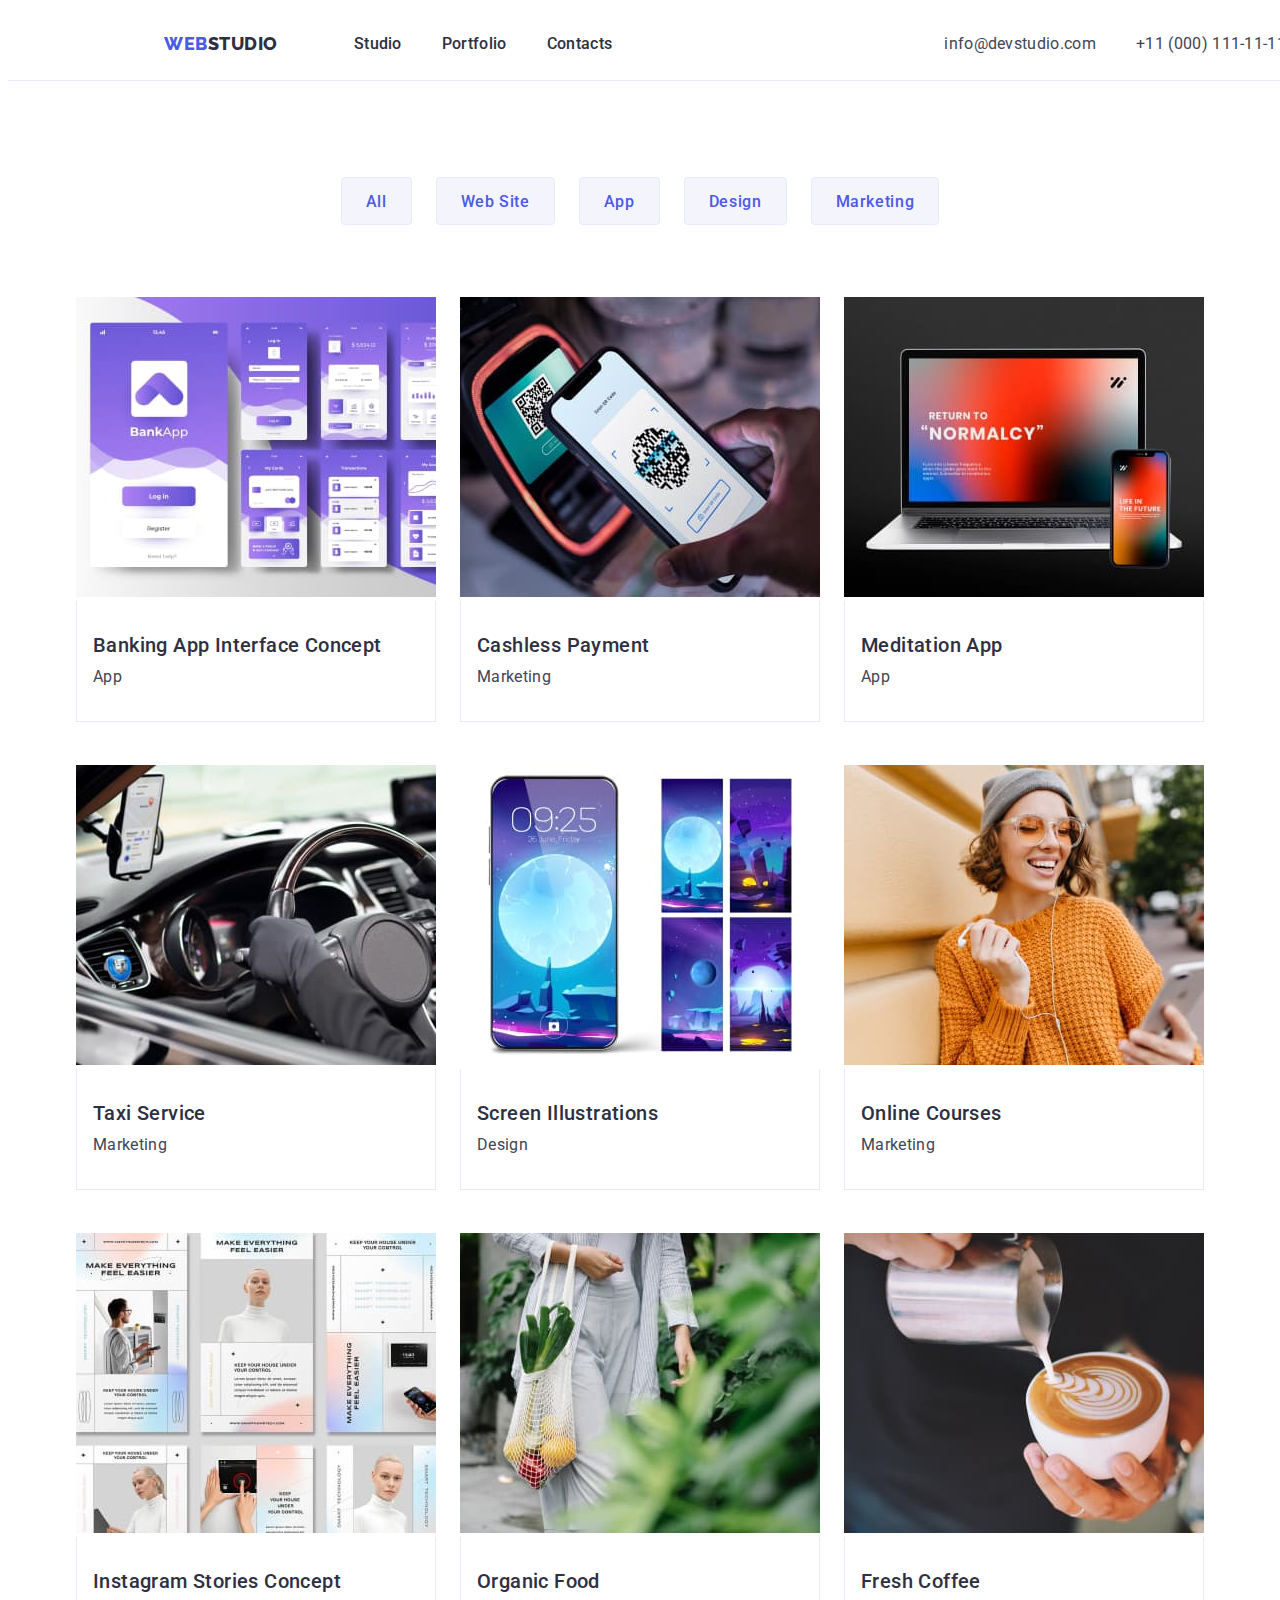
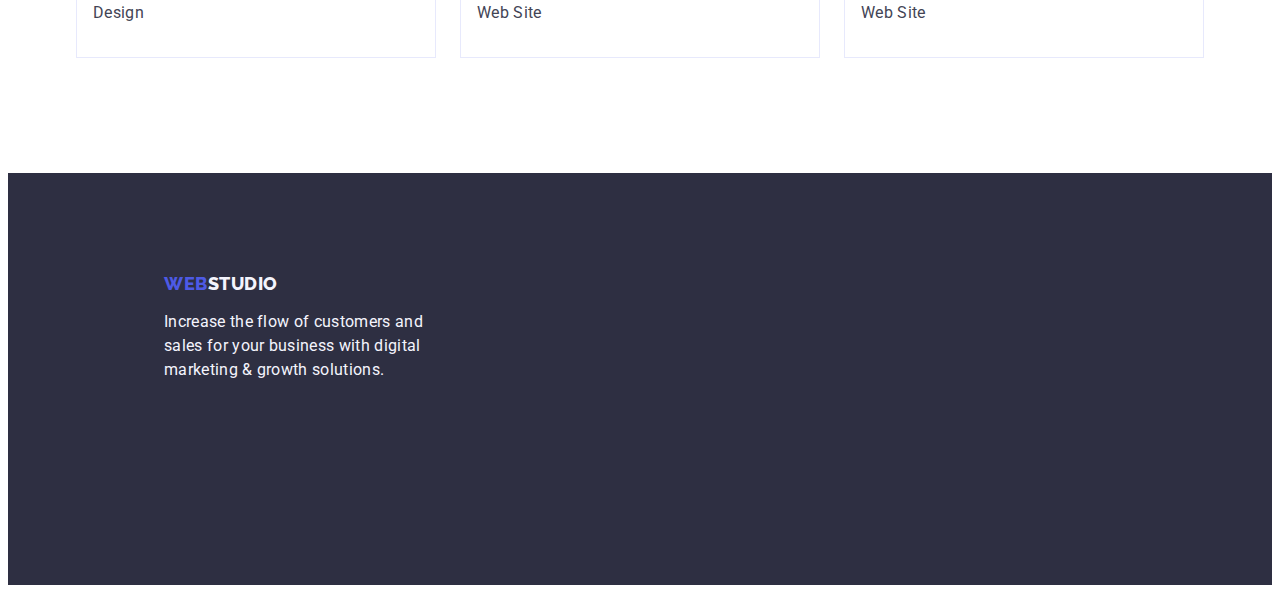
==== commit 793bb4e6: "fix style" ====
--- a/portfolio.html
+++ b/portfolio.html
@@ -90,8 +90,10 @@
                   width="360"
                   height="300"
                 />
-                <h2 class="portfolio-title">Banking App Interface Concept</h2>
-                <p class="portfolio-text">App</p>
+                <div class="portfolio-border">
+                  <h2 class="portfolio-title">Banking App Interface Concept</h2>
+                  <p class="portfolio-text">App</p>
+                </div>
               </a>
             </li>
             <li class="portfolio-item">
@@ -102,8 +104,10 @@
                   width="360"
                   height="300"
                 />
-                <h2 class="portfolio-title">Cashless Payment</h2>
-                <p class="portfolio-text">Marketing</p>
+                <div class="portfolio-border">
+                  <h2 class="portfolio-title">Cashless Payment</h2>
+                  <p class="portfolio-text">Marketing</p>
+                </div>
               </a>
             </li>
             <li class="portfolio-item">
@@ -114,8 +118,10 @@
                   width="360"
                   height="300"
                 />
-                <h2 class="portfolio-title">Meditation App</h2>
-                <p class="portfolio-text">App</p>
+                <div class="portfolio-border">
+                  <h2 class="portfolio-title">Meditation App</h2>
+                  <p class="portfolio-text">App</p>
+                </div>
               </a>
             </li>
             <li class="portfolio-item">
@@ -126,8 +132,10 @@
                   width="360"
                   height="300"
                 />
-                <h2 class="portfolio-title">Taxi Service</h2>
-                <p class="portfolio-text">Marketing</p>
+                <div class="portfolio-border">
+                  <h2 class="portfolio-title">Taxi Service</h2>
+                  <p class="portfolio-text">Marketing</p>
+                </div>
               </a>
             </li>
             <li class="portfolio-item">
@@ -138,8 +146,10 @@
                   width="360"
                   height="300"
                 />
-                <h2 class="portfolio-title">Screen Illustrations</h2>
-                <p class="portfolio-text">Design</p>
+                <div class="portfolio-border">
+                  <h2 class="portfolio-title">Screen Illustrations</h2>
+                  <p class="portfolio-text">Design</p>
+                </div>
               </a>
             </li>
             <li class="portfolio-item">
@@ -150,8 +160,10 @@
                   width="360"
                   height="300"
                 />
-                <h2 class="portfolio-title">Online Courses</h2>
-                <p class="portfolio-text">Marketing</p>
+                <div class="portfolio-border">
+                  <h2 class="portfolio-title">Online Courses</h2>
+                  <p class="portfolio-text">Marketing</p>
+                </div>
               </a>
             </li>
             <li class="portfolio-item">
@@ -162,8 +174,10 @@
                   width="360"
                   height="300"
                 />
-                <h2 class="portfolio-title">Instagram Stories Concept</h2>
-                <p class="portfolio-text">Design</p>
+                <div class="portfolio-border">
+                  <h2 class="portfolio-title">Instagram Stories Concept</h2>
+                  <p class="portfolio-text">Design</p>
+                </div>
               </a>
             </li>
             <li class="portfolio-item">
@@ -174,8 +188,10 @@
                   width="360"
                   height="300"
                 />
-                <h2 class="portfolio-title">Organic Food</h2>
-                <p class="portfolio-text">Web Site</p>
+                <div class="portfolio-border">
+                  <h2 class="portfolio-title">Organic Food</h2>
+                  <p class="portfolio-text">Web Site</p>
+                </div>
               </a>
             </li>
             <li class="portfolio-item">
@@ -186,8 +202,10 @@
                   width="360"
                   height="300"
                 />
-                <h2 class="portfolio-title">Fresh Coffee</h2>
-                <p class="portfolio-text">Web Site</p>
+                <div class="portfolio-border">
+                  <h2 class="portfolio-title">Fresh Coffee</h2>
+                  <p class="portfolio-text">Web Site</p>
+                </div>
               </a>
             </li>
           </ul>
@@ -195,7 +213,7 @@
       </section>
     </main>
     <footer class="footer">
-      <div class="footer-wraper">
+      <div class="container">
         <a class="logo link" href="./index.html"
           >Web<span class="part-footer-logo">Studio</span></a
         >
--- a/css/styles.css
+++ b/css/styles.css
@@ -30,7 +30,7 @@
 }
 
 .container {
-  max-width: 1170px;
+  max-width: 1158px;
   margin-left: auto;
   margin-right: auto;
 }
@@ -47,23 +47,27 @@
 
 .visually-hidden {
   position: absolute;
-  width: 1px;
-  height: 1px;
-  margin: -1px;
-  border: 0;
+  top: -150%;
+  z-index: -100;
+  width: 0;
+  height: 0;
+  opacity: 0;
+  visibility: hidden;
+  user-select: none;
+  pointer-events: none;
+  cursor: none;
+  margin: 0;
   padding: 0;
-
+  overflow: hidden;
+  border: none;
+  outline: none;
   white-space: nowrap;
-  clip-path: inset(100%);
-  clip: rect(0 0 0 0);
-  overflow: hidden;
 }
 
 /** ------- HEADER------- **/
 
 .header-container {
   display: flex;
-  justify-content: space-between;
   align-items: center;
   width: 100%;
   max-width: 1440px;
@@ -94,6 +98,7 @@
 
 .header-list {
   display: flex;
+  margin-left: 76px;
   flex-direction: row;
   align-items: flex-start;
   gap: 40px;
@@ -122,6 +127,7 @@
 .header-address-list {
   display: flex;
   gap: 40px;
+  margin-left: 332px;
 }
 
 .header-address-link {
@@ -139,14 +145,10 @@
 /** ------- FOOTER------- **/
 
 .footer {
-  display: flex;
-  margin-top: 120px;
+  padding-top: 100px;
+  padding-left: 156px;
   min-height: 312px;
   background-color: var(--hero-background);
-}
-
-.footer-wraper {
-  padding: 100px 0 0 156px;
 }
 
 .part-footer-logo {
@@ -170,8 +172,6 @@
   flex-direction: column;
   align-items: center;
 
-  /* padding: 188px 0;
-  max-width: 496px; */
 }
 
 .hero {
@@ -231,7 +231,7 @@
 }
 
 .advantages-subtitle {
-  padding-bottom: 8px;
+  margin-bottom: 8px;
   font-weight: 500;
   font-size: 20px;
   line-height: 1.2;
@@ -252,17 +252,15 @@
   padding-bottom: 120px;
 }
 
+
+.work-list {
+  display: flex;
+  gap: 24px;
+  justify-content: center;
+}
+
 .work-title {
-  padding-bottom: 72px;
-}
-
-.work-list {
-  display: flex;
-  gap: 24px;
-  justify-content: center;
-}
-
-.work-title {
+  margin-bottom: 72px;
   font-size: 36px;
   line-height: 1.11;
   text-align: center;
@@ -295,7 +293,7 @@
 }
 
 .team-title {
-  padding-bottom: 120px;
+  margin-bottom: 120px;
   font-size: 36px;
   line-height: 1.11;
   text-align: center;
@@ -321,20 +319,12 @@
   letter-spacing: 0.02em;
 }
 
-/* .team-wrapper {
-  display: flex;
-  flex-direction: column;
-  justify-content: center;
-  align-items: center;
-  padding: 0px;
-  gap: 8px;
-} */
-
 /*? PAGE 2 ?*/
 /** ------- PORTFOLIO------- **/
 
 .main-btn {
-  width: 116px;
+  display: flex;
+  padding: 12px 24px;
   height: 48px;
   background: var(--light);
   border: 1px solid var(--accent);
@@ -378,20 +368,28 @@
   flex-wrap: wrap;
   justify-content: center;
   gap: 48px 24px;
+  margin-bottom: 120px;
 }
 
 .portfolio-item {
-  border: 1px solid var(--accent);
+ 
   width: 360px;
   height: 420px;
 }
 
+.portfolio-border {
+  border-width: 0 1px 1px 1px;
+  border-style: solid;
+  border-color: var(--accent);
+}
+
 .portfolio-title {
   padding: 32px 0 8px 16px;
 }
 
 .portfolio-text {
   padding-left: 16px;
+  padding-bottom: 32px;
   font-size: 16px;
   line-height: 1.5;
   letter-spacing: 0.02em;
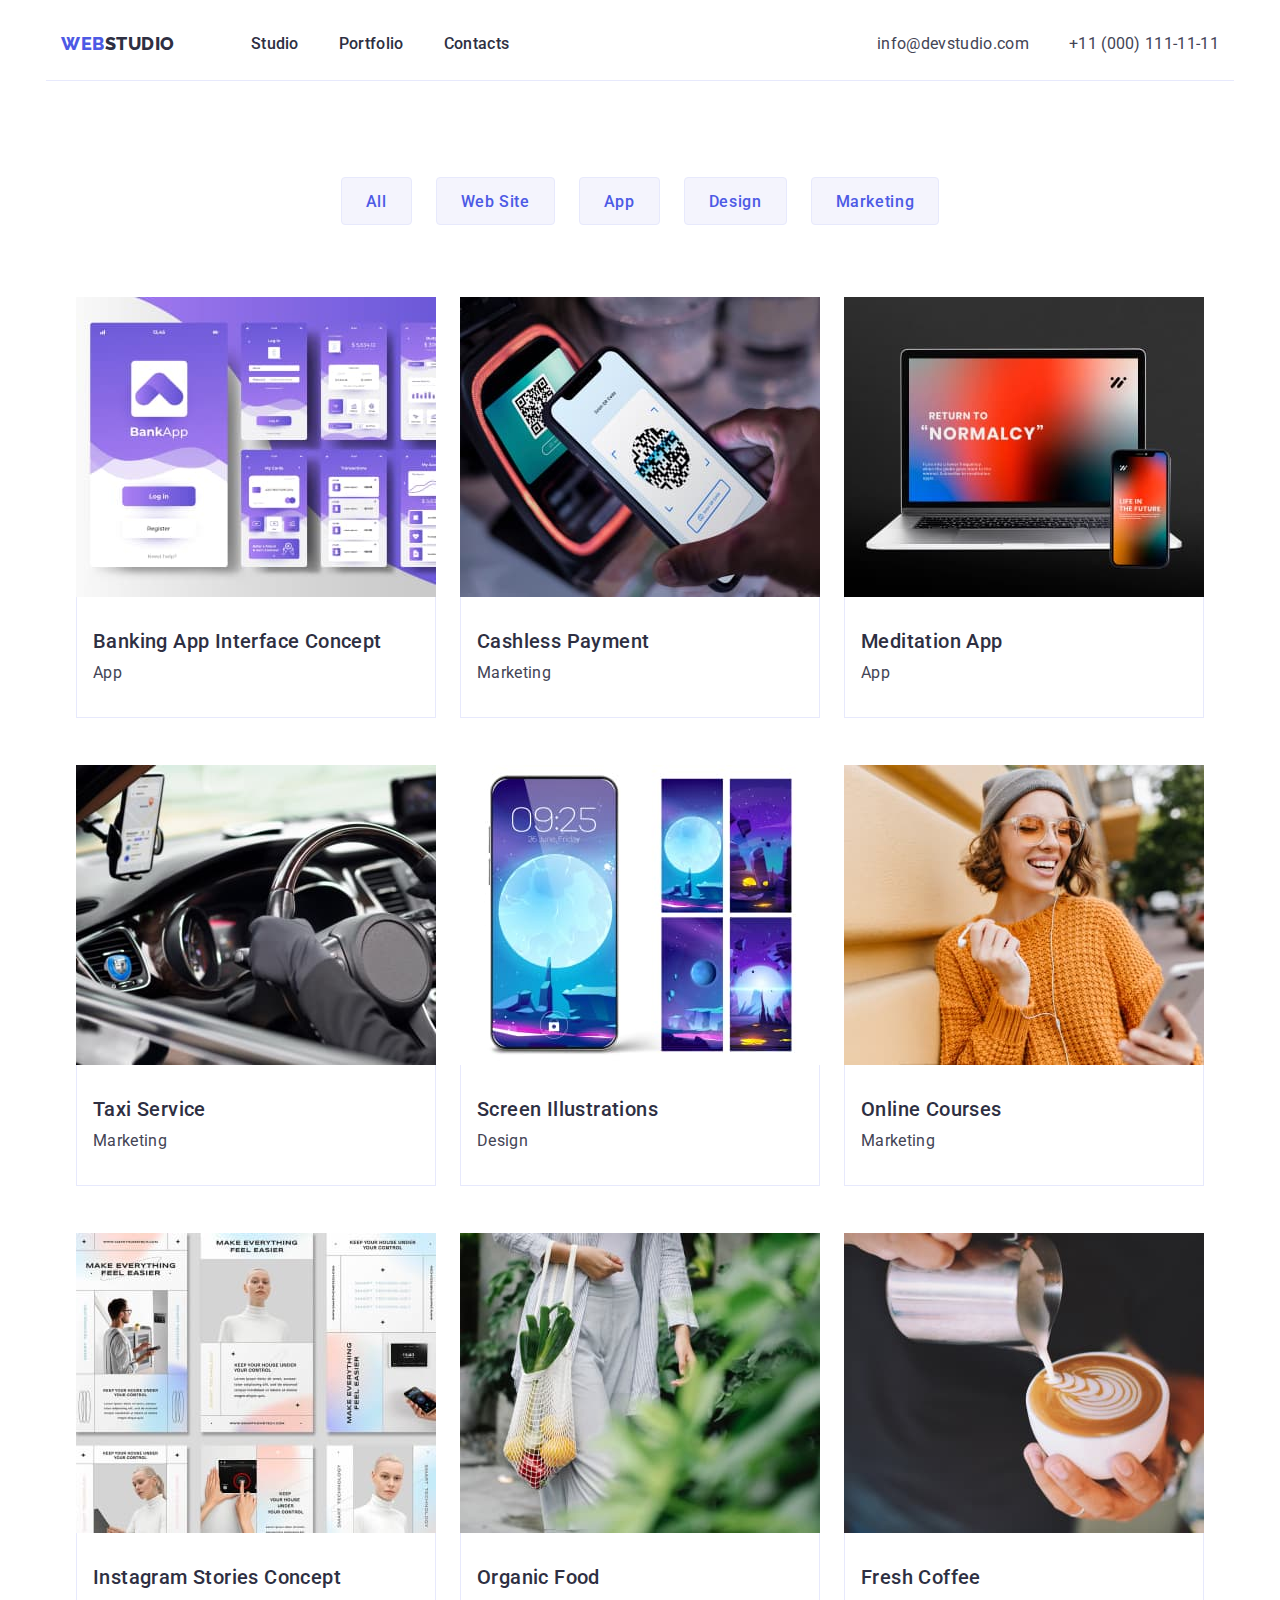
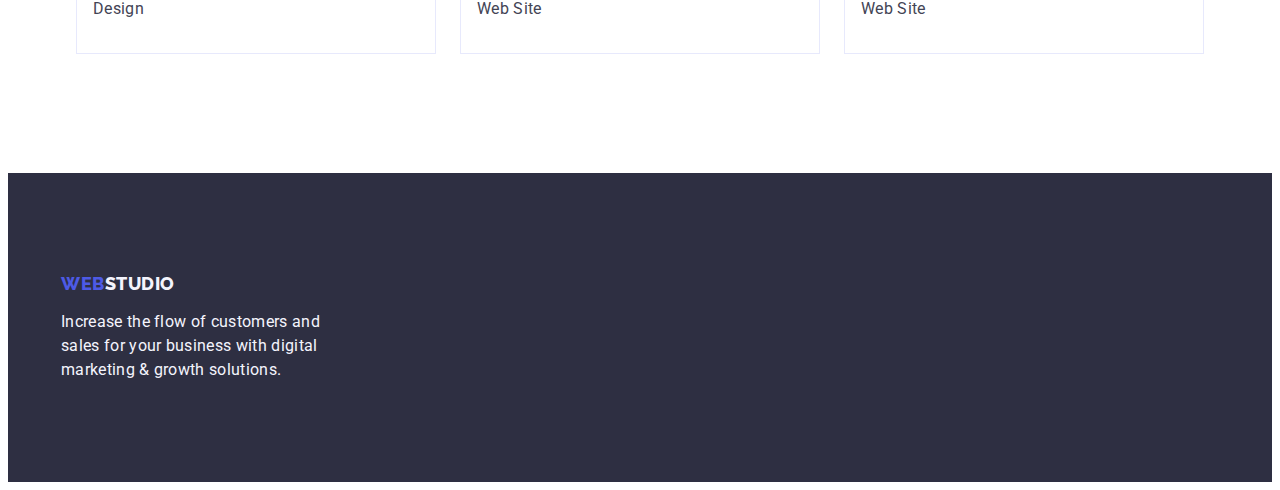
==== commit 1a936437: "fix positioning" ====
--- a/portfolio.html
+++ b/portfolio.html
@@ -58,7 +58,7 @@
       </div>
     </header>
     <main>
-      <section>
+      <section class="portfolio">
         <!-- hidden h1 -->
         <h1 class="visually-hidden">Portfolio</h1>
         <div class="container">
--- a/css/styles.css
+++ b/css/styles.css
@@ -29,10 +29,16 @@
   background-color: var(--white-background);
 }
 
+img {
+  display: block;
+}
+
 .container {
   max-width: 1158px;
   margin-left: auto;
   margin-right: auto;
+  padding-left: 15px;
+  padding-right: 15px;
 }
 
 .list {
@@ -70,11 +76,6 @@
   display: flex;
   align-items: center;
   width: 100%;
-  max-width: 1440px;
-  padding-left: 156px;
-  padding-right: 156px;
-  margin-left: auto;
-  margin-right: auto;
   border-style: solid;
   border-width: 0 0 1px 0;
   border-color: var(--accent);
@@ -122,12 +123,12 @@
 
 .address {
   font-style: normal;
+  margin-left: auto;
 }
 
 .header-address-list {
   display: flex;
   gap: 40px;
-  margin-left: 332px;
 }
 
 .header-address-link {
@@ -146,8 +147,7 @@
 
 .footer {
   padding-top: 100px;
-  padding-left: 156px;
-  min-height: 312px;
+  padding-bottom: 100px;
   background-color: var(--hero-background);
 }
 
@@ -157,7 +157,7 @@
 
 .footer-text {
   max-width: 264px;
-  padding-top: 16px;
+  margin-top: 16px;
   font-size: 16px;
   line-height: 1.5;
   letter-spacing: 0.02em;
@@ -171,7 +171,6 @@
   display: flex;
   flex-direction: column;
   align-items: center;
-
 }
 
 .hero {
@@ -230,6 +229,10 @@
   justify-content: center;
 }
 
+.advantages-item {
+  width: calc((100% - 72px) / 4);
+}
+
 .advantages-subtitle {
   margin-bottom: 8px;
   font-weight: 500;
@@ -243,20 +246,23 @@
   font-size: 16px;
   line-height: 1.5;
   letter-spacing: 0.02em;
-  max-width: 264px;
+  /* max-width: 264px; */
 }
 
 /** ------- WORK------- **/
 
-.work .container {
+.work {
   padding-bottom: 120px;
 }
-
 
 .work-list {
   display: flex;
   gap: 24px;
   justify-content: center;
+}
+
+.work-item {
+  width: calc((100% - 48px) / 3);
 }
 
 .work-title {
@@ -274,7 +280,7 @@
 .team {
   background-color: var(--light);
   padding-top: 120px;
-  padding-bottom: 120px;
+  padding-bottom: 72px;
 }
 
 .team-list {
@@ -288,8 +294,12 @@
     0px 1px 1px rgba(46, 47, 66, 0.16), 0px 2px 1px rgba(46, 47, 66, 0.08);
   border-radius: 0px 0px 4px 4px;
   background-color: var(--white-background);
-  min-width: 264px;
-  min-height: 380px;
+  width: calc((100% - 72px) / 4);
+}
+
+.team-card-item {
+  padding-top: 32px;
+  padding-bottom: 32px;
 }
 
 .team-title {
@@ -303,7 +313,6 @@
 }
 
 .team-subtitle {
-  margin-top: 32px;
   font-weight: 500;
   font-size: 20px;
   line-height: 1.2;
@@ -321,6 +330,11 @@
 
 /*? PAGE 2 ?*/
 /** ------- PORTFOLIO------- **/
+
+.portfolio {
+  padding-top: 96px;
+  padding-bottom: 120px;
+}
 
 .main-btn {
   display: flex;
@@ -345,13 +359,13 @@
     0px 2px 2px rgba(0, 0, 0, 0.12);
   border-radius: 4px;
   color: var(--white-background);
+  border-color: var(--pressed-state);
 }
 
 .main-list {
   display: flex;
   gap: 24px;
   justify-content: center;
-  margin-top: 96px;
   margin-bottom: 72px;
 }
 
@@ -368,11 +382,9 @@
   flex-wrap: wrap;
   justify-content: center;
   gap: 48px 24px;
-  margin-bottom: 120px;
 }
 
 .portfolio-item {
- 
   width: 360px;
   height: 420px;
 }
@@ -381,15 +393,14 @@
   border-width: 0 1px 1px 1px;
   border-style: solid;
   border-color: var(--accent);
+  padding: 32px 0 32px 16px;
 }
 
 .portfolio-title {
-  padding: 32px 0 8px 16px;
+margin-bottom: 8px;
 }
 
 .portfolio-text {
-  padding-left: 16px;
-  padding-bottom: 32px;
   font-size: 16px;
   line-height: 1.5;
   letter-spacing: 0.02em;
